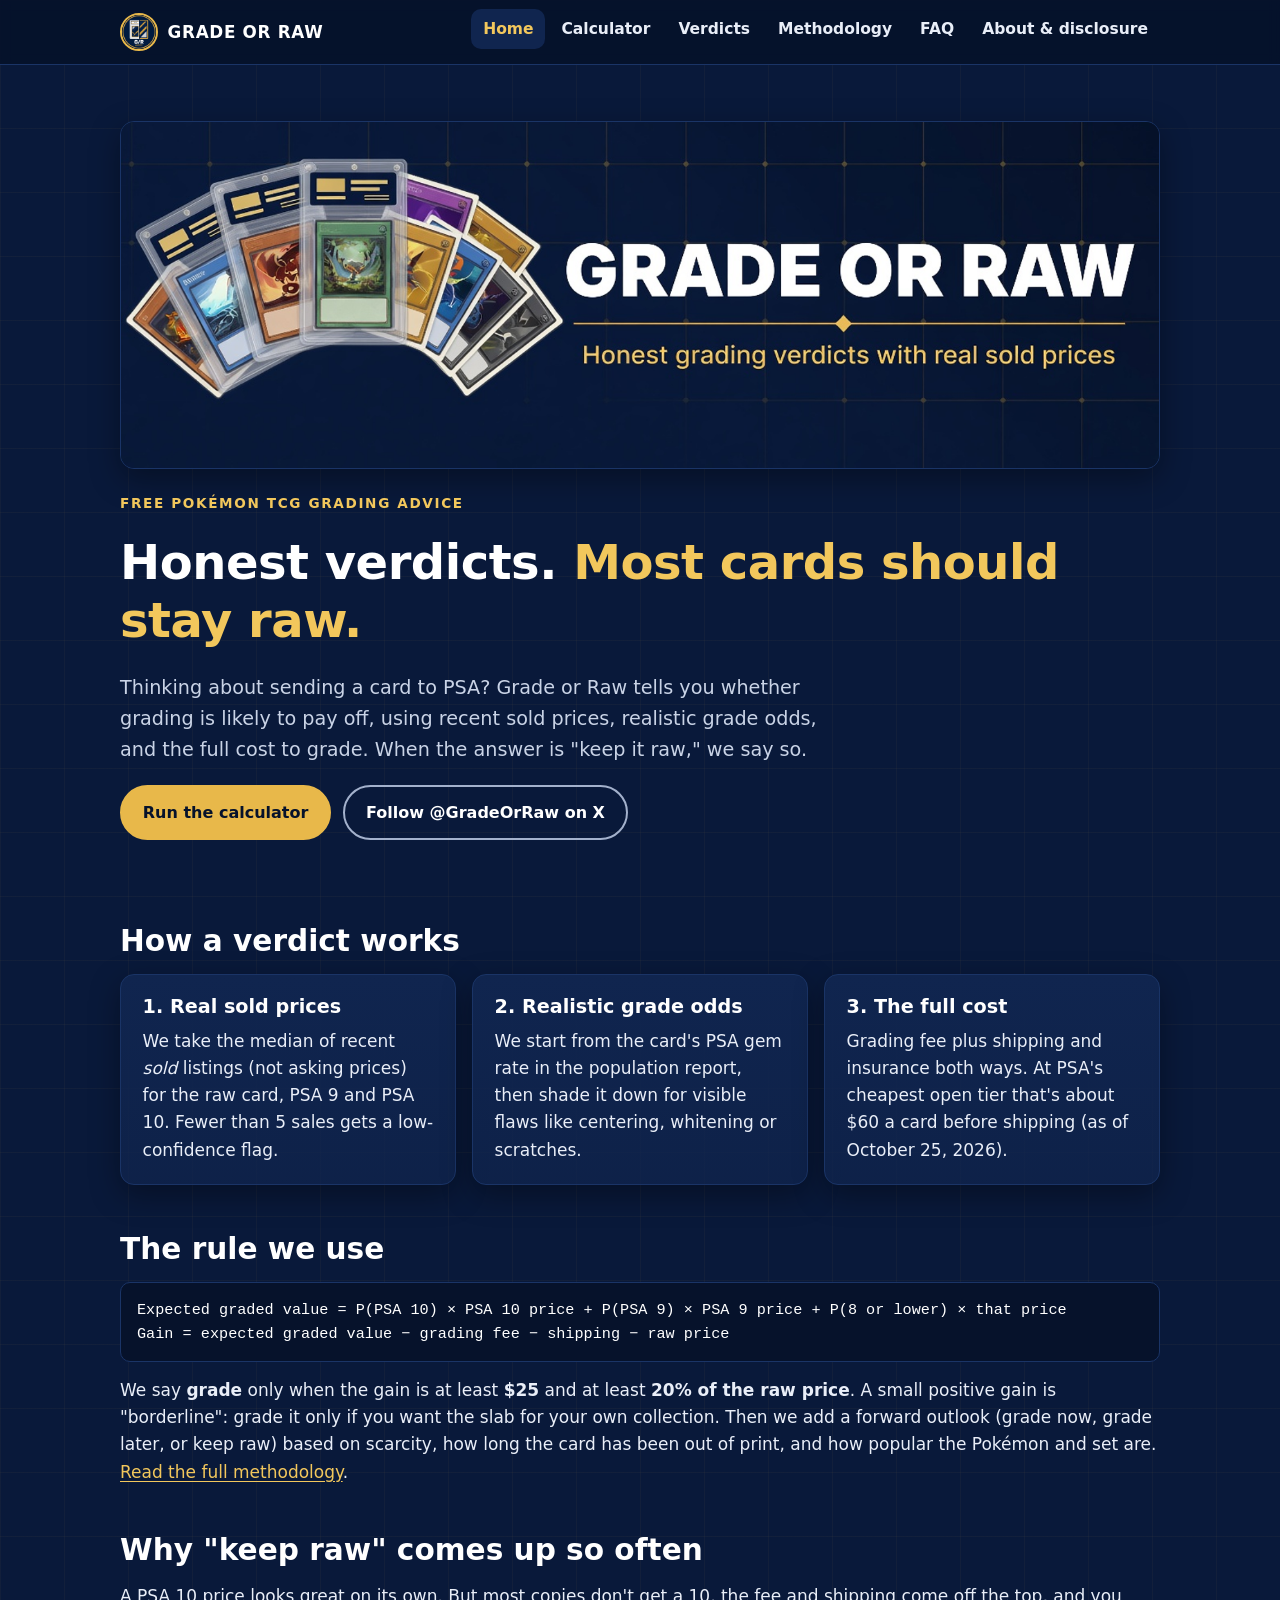
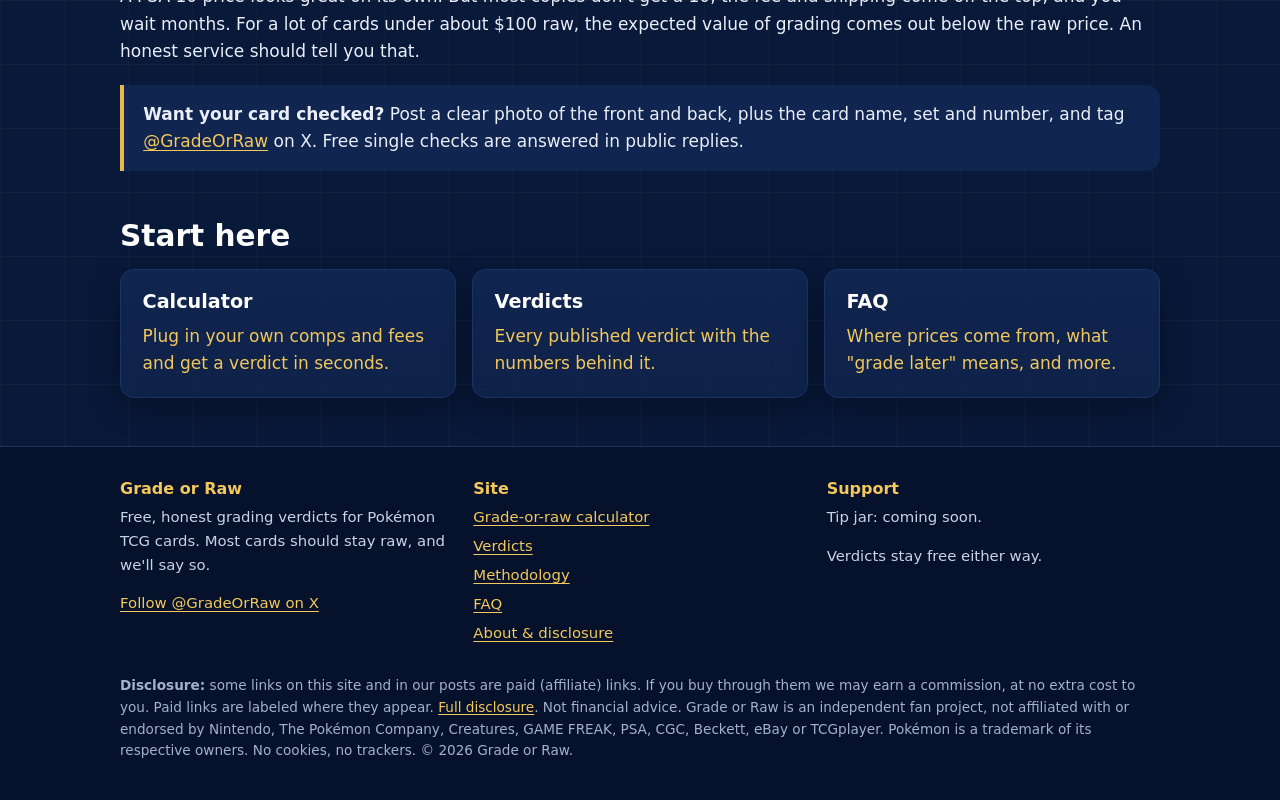
==== index.html @ 6f2b988a "Initial site: Grade or Raw Co-authored-by: gradeorraw <gradeorraw@users.noreply.github.com>" ====
<!doctype html>
<html lang="en" class="no-js">
<head>
<meta charset="utf-8">
<meta name="viewport" content="width=device-width, initial-scale=1">
<title>Grade or Raw: honest Pokémon card grading verdicts (most cards should stay raw)</title>
<meta name="description" content="Free grade-or-keep-raw verdicts for Pokémon TCG cards. We compare the expected value of a PSA grade, after fees and shipping, with the raw price, and show the math.">
<meta name="robots" content="index, follow, max-image-preview:large">
<link rel="canonical" href="https://gradeorraw.github.io/Gradeorraw/">
<meta name="theme-color" content="#09193a">
<meta name="color-scheme" content="dark">
<link rel="icon" type="image/png" sizes="32x32" href="assets/img/favicon-32.png">
<link rel="icon" type="image/png" sizes="192x192" href="assets/img/icon-192.png">
<link rel="apple-touch-icon" href="assets/img/apple-touch-icon.png">
<link rel="stylesheet" href="assets/css/style.css">
<link rel="alternate" type="text/plain" title="llms.txt" href="llms.txt">
<meta property="og:site_name" content="Grade or Raw">
<meta property="og:type" content="website">
<meta property="og:title" content="Grade or Raw: honest Pokémon card grading verdicts (most cards should stay raw)">
<meta property="og:description" content="Free grade-or-keep-raw verdicts for Pokémon TCG cards. We compare the expected value of a PSA grade, after fees and shipping, with the raw price, and show the math.">
<meta property="og:url" content="https://gradeorraw.github.io/Gradeorraw/">
<meta property="og:image" content="https://gradeorraw.github.io/Gradeorraw/assets/img/og-image.jpg">
<meta property="og:image:width" content="1200">
<meta property="og:image:height" content="630">
<meta property="og:image:alt" content="Grade or Raw: honest grading verdicts with real sold prices">
<meta property="og:locale" content="en_US">
<meta name="twitter:card" content="summary_large_image">
<meta name="twitter:site" content="@GradeOrRaw">
<meta name="twitter:creator" content="@GradeOrRaw">
<meta name="twitter:title" content="Grade or Raw: honest Pokémon card grading verdicts (most cards should stay raw)">
<meta name="twitter:description" content="Free grade-or-keep-raw verdicts for Pokémon TCG cards. We compare the expected value of a PSA grade, after fees and shipping, with the raw price, and show the math.">
<meta name="twitter:image" content="https://gradeorraw.github.io/Gradeorraw/assets/img/og-image.jpg">
<meta name="twitter:image:alt" content="Grade or Raw: honest grading verdicts with real sold prices">
<script type="application/ld+json">
{
  "@context": "https://schema.org",
  "@graph": [
    {
      "@type": "Organization",
      "@id": "https://gradeorraw.github.io/Gradeorraw/#organization",
      "name": "Grade or Raw",
      "url": "https://gradeorraw.github.io/Gradeorraw/",
      "logo": {
        "@type": "ImageObject",
        "url": "https://gradeorraw.github.io/Gradeorraw/assets/img/gradeorraw_avatar_400.png",
        "width": 400,
        "height": 400
      },
      "image": "https://gradeorraw.github.io/Gradeorraw/assets/img/og-image.jpg",
      "sameAs": [
        "https://x.com/GradeOrRaw"
      ],
      "description": "Free, honest grade-or-keep-raw verdicts for Pokémon TCG cards, with the math shown."
    },
    {
      "@type": "WebSite",
      "@id": "https://gradeorraw.github.io/Gradeorraw/#website",
      "url": "https://gradeorraw.github.io/Gradeorraw/",
      "name": "Grade or Raw",
      "alternateName": "GradeOrRaw",
      "description": "Free grade-or-keep-raw verdicts for Pokémon TCG cards. We compare the expected value of a PSA grade, after fees and shipping, with the raw price, and show the math.",
      "publisher": {
        "@id": "https://gradeorraw.github.io/Gradeorraw/#organization"
      },
      "inLanguage": "en-US"
    },
    {
      "@type": "WebPage",
      "@id": "https://gradeorraw.github.io/Gradeorraw/#webpage",
      "url": "https://gradeorraw.github.io/Gradeorraw/",
      "name": "Grade or Raw: honest Pokémon card grading verdicts (most cards should stay raw)",
      "description": "Free grade-or-keep-raw verdicts for Pokémon TCG cards. We compare the expected value of a PSA grade, after fees and shipping, with the raw price, and show the math.",
      "isPartOf": {
        "@id": "https://gradeorraw.github.io/Gradeorraw/#website"
      },
      "publisher": {
        "@id": "https://gradeorraw.github.io/Gradeorraw/#organization"
      },
      "inLanguage": "en-US",
      "dateModified": "2026-10-25",
      "primaryImageOfPage": {
        "@type": "ImageObject",
        "url": "https://gradeorraw.github.io/Gradeorraw/assets/img/og-image.jpg"
      },
      "about": {
        "@type": "Thing",
        "name": "Pokémon Trading Card Game card grading"
      }
    }
  ]
}
</script>
<script src="assets/js/config.js" defer></script>
<script src="assets/js/main.js" defer></script>
</head>
<body>
<a class="skip-link" href="#main">Skip to content</a>
<header class="site-header">
  <div class="container header-inner">
    <a class="brand" href="./"><img src="assets/img/gradeorraw_avatar_400.png" alt="" width="38" height="38"><span>Grade or Raw</span></a>
    <button class="nav-toggle" type="button" aria-expanded="false" aria-controls="site-nav">Menu</button>
    <nav id="site-nav" class="site-nav" aria-label="Main">
      <ul>
        <li><a href="./" aria-current="page">Home</a></li>
        <li><a href="calculator.html">Calculator</a></li>
        <li><a href="verdicts.html">Verdicts</a></li>
        <li><a href="methodology.html">Methodology</a></li>
        <li><a href="faq.html">FAQ</a></li>
        <li><a href="about.html">About &amp; disclosure</a></li>
      </ul>
    </nav>
  </div>
</header>
<main id="main" tabindex="-1">
<div class="container">
  <section class="hero" aria-labelledby="hero-h">
    <div class="hero-banner"><img src="assets/img/gradeorraw_header_1500x500.png" width="1500" height="500" alt="Grade or Raw banner: slabbed trading cards and the tagline 'Honest grading verdicts with real sold prices'" fetchpriority="high"></div>
    <p class="eyebrow">Free Pokémon TCG grading advice</p>
    <h1 id="hero-h">Honest verdicts. <span class="gold">Most cards should stay raw.</span></h1>
    <p class="lead">Thinking about sending a card to PSA? Grade or Raw tells you whether grading is likely to pay off, using recent sold prices, realistic grade odds, and the full cost to grade. When the answer is "keep it raw," we say so.</p>
    <div class="btn-row">
      <a class="btn btn-primary" href="calculator.html">Run the calculator</a>
      <a class="btn btn-secondary" href="https://x.com/GradeOrRaw" rel="noopener">Follow @GradeOrRaw on X</a>
    </div>
  </section>

  <section aria-labelledby="how-h">
    <h2 id="how-h">How a verdict works</h2>
    <div class="grid grid-3">
      <div class="card"><h3>1. Real sold prices</h3><p>We take the median of recent <em>sold</em> listings (not asking prices) for the raw card, PSA 9 and PSA 10. Fewer than 5 sales gets a low-confidence flag.</p></div>
      <div class="card"><h3>2. Realistic grade odds</h3><p>We start from the card's PSA gem rate in the population report, then shade it down for visible flaws like centering, whitening or scratches.</p></div>
      <div class="card"><h3>3. The full cost</h3><p>Grading fee plus shipping and insurance both ways. At PSA's cheapest open tier that's about $60 a card before shipping (as of October 25, 2026).</p></div>
    </div>
  </section>

  <section aria-labelledby="rule-h">
    <h2 id="rule-h">The rule we use</h2>
    <p class="formula">Expected graded value = P(PSA 10) × PSA 10 price + P(PSA 9) × PSA 9 price + P(8 or lower) × that price<br>Gain = expected graded value − grading fee − shipping − raw price</p>
    <p>We say <strong>grade</strong> only when the gain is at least <strong>$25</strong> and at least <strong>20% of the raw price</strong>. A small positive gain is "borderline": grade it only if you want the slab for your own collection. Then we add a forward outlook (grade now, grade later, or keep raw) based on scarcity, how long the card has been out of print, and how popular the Pokémon and set are. <a href="methodology.html">Read the full methodology</a>.</p>
  </section>

  <section aria-labelledby="why-h">
    <h2 id="why-h">Why "keep raw" comes up so often</h2>
    <p>A PSA 10 price looks great on its own. But most copies don't get a 10, the fee and shipping come off the top, and you wait months. For a lot of cards under about $100 raw, the expected value of grading comes out below the raw price. An honest service should tell you that.</p>
    <div class="callout"><p><strong>Want your card checked?</strong> Post a clear photo of the front and back, plus the card name, set and number, and tag <a href="https://x.com/GradeOrRaw" rel="noopener">@GradeOrRaw</a> on X. Free single checks are answered in public replies.</p></div>
  </section>

  <section aria-labelledby="next-h">
    <h2 id="next-h">Start here</h2>
    <div class="grid grid-3">
      <a class="card" href="calculator.html" style="text-decoration:none"><h3>Calculator</h3><p>Plug in your own comps and fees and get a verdict in seconds.</p></a>
      <a class="card" href="verdicts.html" style="text-decoration:none"><h3>Verdicts</h3><p>Every published verdict with the numbers behind it.</p></a>
      <a class="card" href="faq.html" style="text-decoration:none"><h3>FAQ</h3><p>Where prices come from, what "grade later" means, and more.</p></a>
    </div>
  </section>
</div>
</main>
<footer class="site-footer">
  <div class="container">
    <div class="footer-grid">
      <section aria-labelledby="f-about">
        <h2 id="f-about">Grade or Raw</h2>
        <p>Free, honest grading verdicts for Pokémon TCG cards. Most cards should stay raw, and we'll say so.</p>
        <p><a href="https://x.com/GradeOrRaw" rel="me noopener">Follow @GradeOrRaw on X</a></p>
      </section>
      <section aria-labelledby="f-links">
        <h2 id="f-links">Site</h2>
        <ul>
          <li><a href="calculator.html">Grade-or-raw calculator</a></li>
          <li><a href="verdicts.html">Verdicts</a></li>
          <li><a href="methodology.html">Methodology</a></li>
          <li><a href="faq.html">FAQ</a></li>
          <li><a href="about.html">About &amp; disclosure</a></li>
        </ul>
      </section>
      <section aria-labelledby="f-support">
        <h2 id="f-support">Support</h2>
        <!-- PLACEHOLDER: TIP LINK. Set tipUrl in assets/js/config.js -->
        <p data-config-link="tipUrl"><a href="about.html#support" hidden>Leave a tip</a><span class="pending">Tip jar: coming soon.</span></p>
        <p>Verdicts stay free either way.</p>
      </section>
    </div>
    <p class="fine"><strong>Disclosure:</strong> some links on this site and in our posts are paid (affiliate) links. If you buy through them we may earn a commission, at no extra cost to you. Paid links are labeled where they appear. <a href="about.html#disclosure">Full disclosure</a>.
    Not financial advice. Grade or Raw is an independent fan project, not affiliated with or endorsed by Nintendo, The Pokémon Company, Creatures, GAME FREAK, PSA, CGC, Beckett, eBay or TCGplayer. Pokémon is a trademark of its respective owners.
    No cookies, no trackers. © <span id="year">2026</span> Grade or Raw.</p>
  </div>
</footer>
</body>
</html>
---- assets/css/style.css ----
/* Grade or Raw — deep navy, gold and white */
:root {
  --navy-900: #06122b;
  --navy-800: #09193a;
  --navy-700: #10254f;
  --navy-600: #1a3466;
  --navy-500: #2a4a85;
  --gold-400: #f2c75c;
  --gold-500: #e8b84a;
  --gold-600: #c99a2e;
  --white: #ffffff;
  --ink-100: #e9eef8;
  --ink-200: #c9d3e6;
  --ink-300: #a3b1cc;
  --green: #4fd18b;
  --amber: #f2c75c;
  --red: #ff8a7a;
  --radius: 14px;
  --shadow: 0 10px 30px rgba(0, 0, 0, 0.35);
  --maxw: 1080px;
  --font: system-ui, -apple-system, "Segoe UI", Roboto, "Helvetica Neue", Arial, sans-serif;
}

*, *::before, *::after { box-sizing: border-box; }
html { -webkit-text-size-adjust: 100%; scroll-behavior: smooth; }
@media (prefers-reduced-motion: reduce) { html { scroll-behavior: auto; } * { transition: none !important; animation: none !important; } }

body {
  margin: 0;
  font-family: var(--font);
  font-size: 1.0625rem;
  line-height: 1.6;
  color: var(--ink-100);
  background: var(--navy-800);
  background-image:
    linear-gradient(rgba(232, 184, 74, 0.04) 1px, transparent 1px),
    linear-gradient(90deg, rgba(232, 184, 74, 0.04) 1px, transparent 1px);
  background-size: 64px 64px;
  min-height: 100vh;
  display: flex;
  flex-direction: column;
}

img { max-width: 100%; height: auto; display: block; }
a { color: var(--gold-400); text-underline-offset: 0.18em; }
a:hover { color: var(--white); }
:focus-visible { outline: 3px solid var(--gold-400); outline-offset: 3px; border-radius: 4px; }

h1, h2, h3, h4 { color: var(--white); line-height: 1.2; margin: 1.6em 0 0.5em; }
h1 { font-size: clamp(2rem, 5vw, 3rem); letter-spacing: -0.01em; margin-top: 0.4em; }
h2 { font-size: clamp(1.4rem, 3vw, 1.85rem); }
h3 { font-size: 1.2rem; }
p, ul, ol { margin: 0 0 1em; }
li { margin-bottom: 0.35em; }
code { background: var(--navy-900); padding: 0.1em 0.35em; border-radius: 5px; font-size: 0.92em; }
hr { border: 0; border-top: 1px solid var(--navy-600); margin: 2rem 0; }

.skip-link {
  position: absolute; left: -9999px; top: 0;
  background: var(--gold-500); color: var(--navy-900); padding: 0.6rem 1rem; font-weight: 700; z-index: 100;
}
.skip-link:focus { left: 1rem; top: 1rem; }

.sr-only { position: absolute; width: 1px; height: 1px; padding: 0; margin: -1px; overflow: hidden; clip: rect(0,0,0,0); white-space: nowrap; border: 0; }

.container { width: 100%; max-width: var(--maxw); margin: 0 auto; padding: 0 1.25rem; }
main { flex: 1; padding: 1.5rem 0 3rem; }
.narrow { max-width: 760px; }

/* Header / nav */
.site-header {
  background: rgba(6, 18, 43, 0.92);
  border-bottom: 1px solid var(--navy-600);
  position: sticky; top: 0; z-index: 50;
  backdrop-filter: blur(6px);
}
.header-inner { display: flex; align-items: center; justify-content: space-between; gap: 1rem; min-height: 64px; }
.brand { display: flex; align-items: center; gap: 0.6rem; text-decoration: none; color: var(--white); font-weight: 800; letter-spacing: 0.04em; text-transform: uppercase; }
.brand img { width: 38px; height: 38px; border-radius: 50%; border: 2px solid var(--gold-500); }
.brand span { font-size: 1.05rem; }
.nav-toggle {
  display: none; background: transparent; border: 1px solid var(--navy-500); color: var(--white);
  border-radius: 10px; padding: 0.45rem 0.75rem; font: inherit; cursor: pointer;
}
.site-nav ul { list-style: none; display: flex; gap: 0.25rem; margin: 0; padding: 0; flex-wrap: wrap; }
.site-nav a {
  display: block; padding: 0.5rem 0.75rem; border-radius: 10px; color: var(--ink-100); text-decoration: none; font-weight: 600; font-size: 0.97rem;
}
.site-nav a:hover { background: var(--navy-700); color: var(--white); }
.site-nav a[aria-current="page"] { color: var(--gold-400); background: var(--navy-700); }

@media (max-width: 820px) {
  .nav-toggle { display: inline-block; }
  .site-nav { display: none; position: absolute; left: 0; right: 0; top: 64px; background: var(--navy-900); border-bottom: 1px solid var(--navy-600); }
  .site-nav.open { display: block; }
  .site-nav ul { flex-direction: column; padding: 0.5rem 1rem 1rem; }
  .site-nav a { padding: 0.8rem 0.75rem; }
}
.no-js .site-nav { display: block; position: static; }

/* Hero */
.hero { padding: 2rem 0 1rem; }
.hero-banner { border-radius: var(--radius); overflow: hidden; border: 1px solid var(--navy-600); box-shadow: var(--shadow); }
.hero h1 .gold, .gold { color: var(--gold-400); }
.lead { font-size: 1.2rem; color: var(--ink-200); max-width: 46rem; }
.eyebrow { text-transform: uppercase; letter-spacing: 0.12em; color: var(--gold-400); font-weight: 700; font-size: 0.85rem; margin: 1.5rem 0 0; }

/* Buttons */
.btn-row { display: flex; flex-wrap: wrap; gap: 0.75rem; margin: 1.25rem 0; }
.btn {
  display: inline-flex; align-items: center; justify-content: center; gap: 0.5rem;
  padding: 0.8rem 1.3rem; border-radius: 999px; font-weight: 700; text-decoration: none; font-size: 1rem;
  border: 2px solid var(--gold-500); cursor: pointer; font-family: inherit; min-height: 44px;
}
.btn-primary { background: var(--gold-500); color: var(--navy-900); }
.btn-primary:hover { background: var(--gold-400); color: var(--navy-900); }
.btn-secondary { background: transparent; color: var(--white); border-color: var(--ink-300); }
.btn-secondary:hover { border-color: var(--white); color: var(--white); background: var(--navy-700); }
.btn-small { padding: 0.5rem 0.9rem; font-size: 0.92rem; min-height: 38px; }

/* Cards & grids */
.grid { display: grid; gap: 1rem; }
.grid-3 { grid-template-columns: repeat(auto-fit, minmax(240px, 1fr)); }
.grid-2 { grid-template-columns: repeat(auto-fit, minmax(300px, 1fr)); }
.card {
  background: linear-gradient(180deg, var(--navy-700), rgba(16, 37, 79, 0.7));
  border: 1px solid var(--navy-600); border-radius: var(--radius); padding: 1.25rem 1.35rem; box-shadow: var(--shadow);
}
.card h2, .card h3 { margin-top: 0; }
.card p:last-child { margin-bottom: 0; }
.card-gold { border-color: var(--gold-600); }

.callout { border-left: 4px solid var(--gold-500); background: var(--navy-700); padding: 1rem 1.2rem; border-radius: 0 var(--radius) var(--radius) 0; margin: 1.25rem 0; }
.callout p:last-child { margin-bottom: 0; }
.callout-warn { border-left-color: var(--red); }
.placeholder { border: 2px dashed var(--gold-600); background: rgba(232, 184, 74, 0.06); padding: 0.75rem 1rem; border-radius: 10px; }

/* Tables */
.table-wrap { overflow-x: auto; margin: 1rem 0 1.5rem; border: 1px solid var(--navy-600); border-radius: var(--radius); }
table { border-collapse: collapse; width: 100%; min-width: 520px; font-size: 0.97rem; }
th, td { text-align: left; padding: 0.65rem 0.85rem; border-bottom: 1px solid var(--navy-600); vertical-align: top; }
th { background: var(--navy-900); color: var(--gold-400); font-weight: 700; }
tr:last-child td { border-bottom: 0; }

.formula { background: var(--navy-900); border: 1px solid var(--navy-600); border-radius: 10px; padding: 0.9rem 1rem; font-family: ui-monospace, SFMono-Regular, Menlo, Consolas, monospace; font-size: 0.95rem; overflow-x: auto; color: var(--white); }

/* Badges */
.badge { display: inline-block; padding: 0.2rem 0.65rem; border-radius: 999px; font-weight: 800; font-size: 0.82rem; letter-spacing: 0.04em; text-transform: uppercase; }
.badge-grade { background: rgba(79, 209, 139, 0.15); color: var(--green); border: 1px solid var(--green); }
.badge-border { background: rgba(242, 199, 92, 0.12); color: var(--amber); border: 1px solid var(--amber); }
.badge-raw { background: rgba(255, 138, 122, 0.12); color: var(--red); border: 1px solid var(--red); }
.badge-example { background: var(--gold-500); color: var(--navy-900); }
.badge-neutral { background: var(--navy-600); color: var(--ink-100); }

/* Forms / calculator */
.calc-layout { display: grid; grid-template-columns: 1.2fr 1fr; gap: 1.25rem; align-items: start; }
@media (max-width: 900px) { .calc-layout { grid-template-columns: 1fr; } }
fieldset { border: 1px solid var(--navy-600); border-radius: var(--radius); padding: 1rem 1.1rem 0.5rem; margin: 0 0 1rem; background: rgba(6, 18, 43, 0.5); }
legend { padding: 0 0.4rem; color: var(--gold-400); font-weight: 700; }
.field-grid { display: grid; grid-template-columns: repeat(auto-fit, minmax(190px, 1fr)); gap: 0.25rem 1rem; }
.field { display: flex; flex-direction: column; margin-bottom: 0.85rem; }
.field label { font-weight: 600; font-size: 0.95rem; color: var(--white); margin-bottom: 0.25rem; }
.hint { font-size: 0.85rem; color: var(--ink-300); margin-top: 0.2rem; }
input[type="number"], input[type="text"], select {
  font: inherit; color: var(--white); background: var(--navy-900); border: 1px solid var(--navy-500);
  border-radius: 10px; padding: 0.6rem 0.75rem; min-height: 44px; width: 100%;
}
input:focus, select:focus { border-color: var(--gold-500); }
input[aria-invalid="true"] { border-color: var(--red); }
input[type="range"] { width: 100%; accent-color: var(--gold-500); min-height: 32px; }
.range-row { display: grid; grid-template-columns: 1fr auto; gap: 0.5rem; align-items: center; }
.range-val { min-width: 2.5ch; text-align: right; font-weight: 700; color: var(--gold-400); }

.result-panel { position: sticky; top: 84px; }
@media (max-width: 900px) { .result-panel { position: static; } }
.verdict-big { font-size: 1.9rem; font-weight: 900; letter-spacing: 0.03em; text-transform: uppercase; margin: 0.25rem 0 0.5rem; }
.verdict-grade { color: var(--green); }
.verdict-border { color: var(--amber); }
.verdict-raw { color: var(--red); }
dl.stats { display: grid; grid-template-columns: 1fr auto; gap: 0.35rem 1rem; margin: 0.75rem 0; }
dl.stats dt { color: var(--ink-200); }
dl.stats dd { margin: 0; text-align: right; font-weight: 700; color: var(--white); font-variant-numeric: tabular-nums; }
dl.stats .total { border-top: 1px solid var(--navy-500); padding-top: 0.35rem; }
.warn-text { color: var(--red); font-weight: 600; }
.asof { font-size: 0.88rem; color: var(--ink-300); }

/* Verdict list */
.verdict-card header { display: flex; flex-wrap: wrap; gap: 0.5rem; align-items: center; justify-content: space-between; }
.verdict-card h3 { margin: 0; }
.verdict-card .meta { color: var(--ink-300); font-size: 0.9rem; margin: 0.25rem 0 0.75rem; }
.verdict-card .links { display: flex; flex-wrap: wrap; gap: 0.5rem; margin-top: 0.75rem; }
.disclosure-inline { font-size: 0.85rem; color: var(--ink-200); margin-top: 0.5rem; }

/* FAQ */
details { background: var(--navy-700); border: 1px solid var(--navy-600); border-radius: var(--radius); padding: 0.2rem 1.1rem; margin-bottom: 0.75rem; }
summary { cursor: pointer; font-weight: 700; color: var(--white); padding: 0.8rem 0; list-style-position: outside; }
details[open] summary { color: var(--gold-400); }
details > div { padding-bottom: 0.9rem; }

/* Footer */
.site-footer { background: var(--navy-900); border-top: 1px solid var(--navy-600); padding: 2rem 0 1.5rem; font-size: 0.93rem; color: var(--ink-200); }
.footer-grid { display: grid; grid-template-columns: repeat(auto-fit, minmax(200px, 1fr)); gap: 1.25rem; }
.site-footer h2 { font-size: 1rem; margin: 0 0 0.5rem; color: var(--gold-400); }
.site-footer ul { list-style: none; padding: 0; margin: 0; }
.site-footer .fine { margin-top: 1.5rem; font-size: 0.85rem; color: var(--ink-300); }

/* 404 */
.notfound { text-align: center; padding: 3rem 0; }
.notfound .big { font-size: clamp(4rem, 14vw, 8rem); font-weight: 900; color: var(--gold-400); line-height: 1; margin: 0; }
.notfound .btn-row { justify-content: center; }

/* Keep grid children (and wide tables inside them) from overflowing on small screens */
.grid > *, .calc-layout > * { min-width: 0; }
.card { overflow-wrap: anywhere; }
.verdict-card table { min-width: 0; }
@media (max-width: 520px) {
  .verdict-card tr { display: grid; grid-template-columns: 1fr 1fr; }
  .verdict-card th, .verdict-card td { border-bottom: 0; }
  .verdict-card tr { border-bottom: 1px solid var(--navy-600); }
}
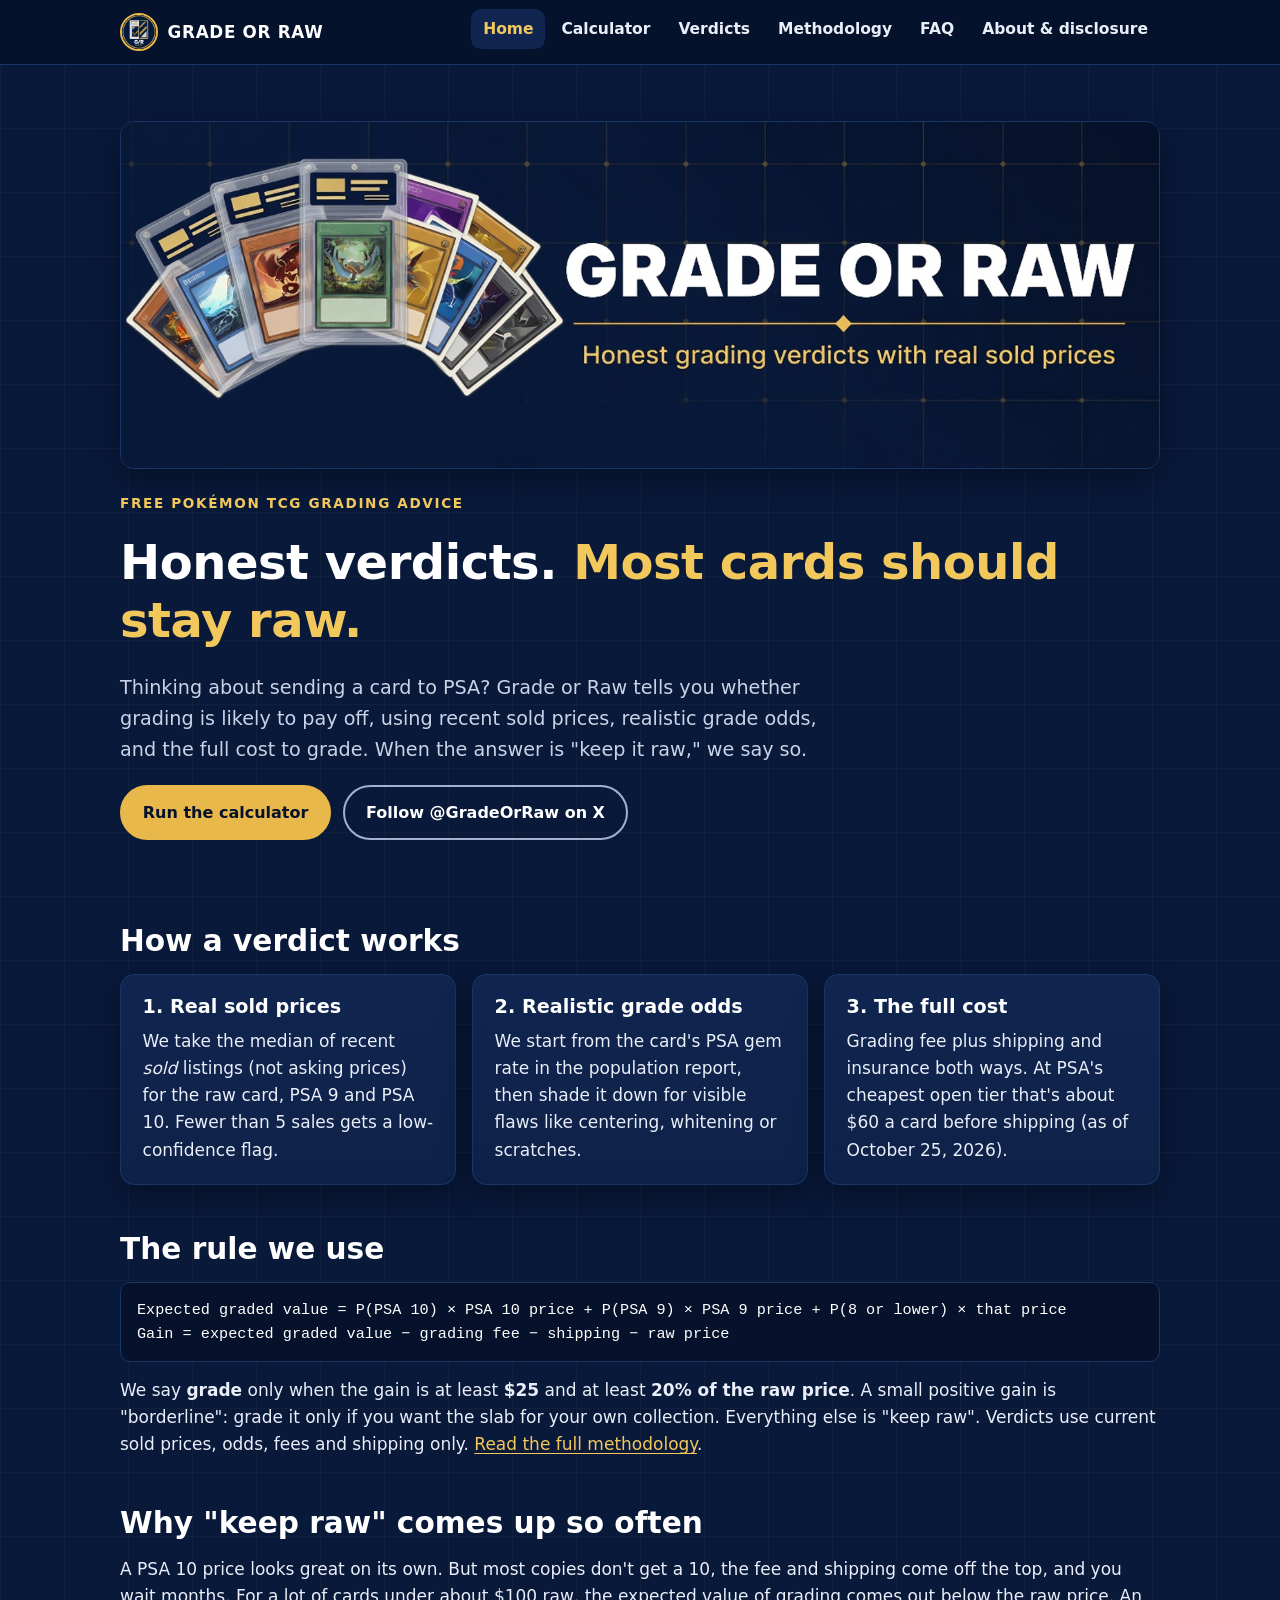
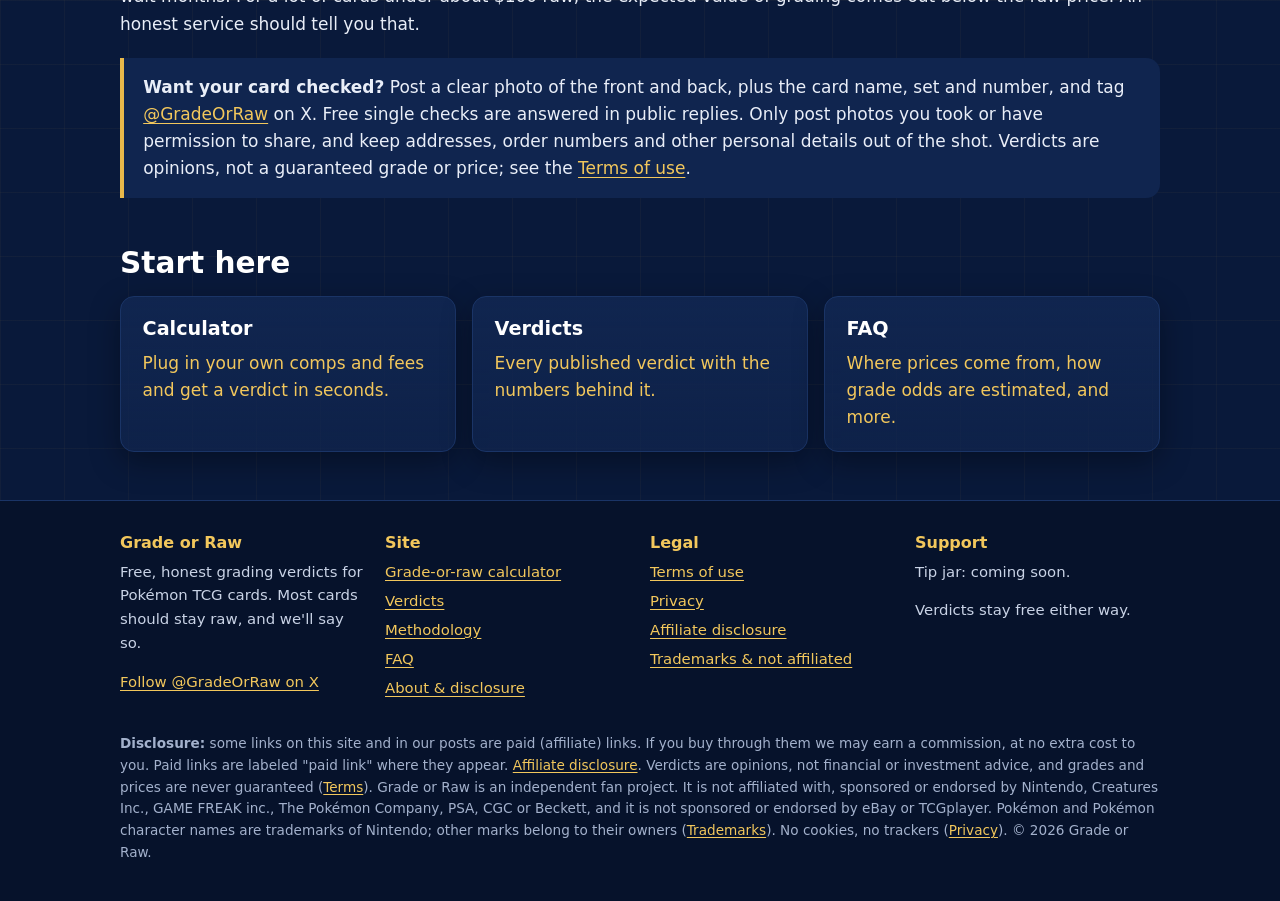
==== commit 74219494: "Add legal pages, remove grade-later projection Co-authored-by: gradeorraw <gradeorraw@users.noreply." ====
--- a/index.html
+++ b/index.html
@@ -136,13 +136,13 @@
   <section aria-labelledby="rule-h">
     <h2 id="rule-h">The rule we use</h2>
     <p class="formula">Expected graded value = P(PSA 10) × PSA 10 price + P(PSA 9) × PSA 9 price + P(8 or lower) × that price<br>Gain = expected graded value − grading fee − shipping − raw price</p>
-    <p>We say <strong>grade</strong> only when the gain is at least <strong>$25</strong> and at least <strong>20% of the raw price</strong>. A small positive gain is "borderline": grade it only if you want the slab for your own collection. Then we add a forward outlook (grade now, grade later, or keep raw) based on scarcity, how long the card has been out of print, and how popular the Pokémon and set are. <a href="methodology.html">Read the full methodology</a>.</p>
+    <p>We say <strong>grade</strong> only when the gain is at least <strong>$25</strong> and at least <strong>20% of the raw price</strong>. A small positive gain is "borderline": grade it only if you want the slab for your own collection. Everything else is "keep raw". Verdicts use current sold prices, odds, fees and shipping only. <a href="methodology.html">Read the full methodology</a>.</p>
   </section>
 
   <section aria-labelledby="why-h">
     <h2 id="why-h">Why "keep raw" comes up so often</h2>
     <p>A PSA 10 price looks great on its own. But most copies don't get a 10, the fee and shipping come off the top, and you wait months. For a lot of cards under about $100 raw, the expected value of grading comes out below the raw price. An honest service should tell you that.</p>
-    <div class="callout"><p><strong>Want your card checked?</strong> Post a clear photo of the front and back, plus the card name, set and number, and tag <a href="https://x.com/GradeOrRaw" rel="noopener">@GradeOrRaw</a> on X. Free single checks are answered in public replies.</p></div>
+    <div class="callout"><p><strong>Want your card checked?</strong> Post a clear photo of the front and back, plus the card name, set and number, and tag <a href="https://x.com/GradeOrRaw" rel="noopener">@GradeOrRaw</a> on X. Free single checks are answered in public replies. Only post photos you took or have permission to share, and keep addresses, order numbers and other personal details out of the shot. Verdicts are opinions, not a guaranteed grade or price; see the <a href="terms.html">Terms of use</a>.</p></div>
   </section>
 
   <section aria-labelledby="next-h">
@@ -150,7 +150,7 @@
     <div class="grid grid-3">
       <a class="card" href="calculator.html" style="text-decoration:none"><h3>Calculator</h3><p>Plug in your own comps and fees and get a verdict in seconds.</p></a>
       <a class="card" href="verdicts.html" style="text-decoration:none"><h3>Verdicts</h3><p>Every published verdict with the numbers behind it.</p></a>
-      <a class="card" href="faq.html" style="text-decoration:none"><h3>FAQ</h3><p>Where prices come from, what "grade later" means, and more.</p></a>
+      <a class="card" href="faq.html" style="text-decoration:none"><h3>FAQ</h3><p>Where prices come from, how grade odds are estimated, and more.</p></a>
     </div>
   </section>
 </div>
@@ -173,6 +173,15 @@
           <li><a href="about.html">About &amp; disclosure</a></li>
         </ul>
       </section>
+      <section aria-labelledby="f-legal">
+        <h2 id="f-legal">Legal</h2>
+        <ul>
+          <li><a href="terms.html">Terms of use</a></li>
+          <li><a href="privacy.html">Privacy</a></li>
+          <li><a href="disclosure.html">Affiliate disclosure</a></li>
+          <li><a href="trademarks.html">Trademarks &amp; not affiliated</a></li>
+        </ul>
+      </section>
       <section aria-labelledby="f-support">
         <h2 id="f-support">Support</h2>
         <!-- PLACEHOLDER: TIP LINK. Set tipUrl in assets/js/config.js -->
@@ -180,9 +189,10 @@
         <p>Verdicts stay free either way.</p>
       </section>
     </div>
-    <p class="fine"><strong>Disclosure:</strong> some links on this site and in our posts are paid (affiliate) links. If you buy through them we may earn a commission, at no extra cost to you. Paid links are labeled where they appear. <a href="about.html#disclosure">Full disclosure</a>.
-    Not financial advice. Grade or Raw is an independent fan project, not affiliated with or endorsed by Nintendo, The Pokémon Company, Creatures, GAME FREAK, PSA, CGC, Beckett, eBay or TCGplayer. Pokémon is a trademark of its respective owners.
-    No cookies, no trackers. © <span id="year">2026</span> Grade or Raw.</p>
+    <p class="fine"><strong>Disclosure:</strong> some links on this site and in our posts are paid (affiliate) links. If you buy through them we may earn a commission, at no extra cost to you. Paid links are labeled "paid link" where they appear. <a href="disclosure.html">Affiliate disclosure</a>.
+    Verdicts are opinions, not financial or investment advice, and grades and prices are never guaranteed (<a href="terms.html">Terms</a>).
+    Grade or Raw is an independent fan project. It is not affiliated with, sponsored or endorsed by Nintendo, Creatures Inc., GAME FREAK inc., The Pokémon Company, PSA, CGC or Beckett, and it is not sponsored or endorsed by eBay or TCGplayer. Pokémon and Pokémon character names are trademarks of Nintendo; other marks belong to their owners (<a href="trademarks.html">Trademarks</a>).
+    No cookies, no trackers (<a href="privacy.html">Privacy</a>). © <span id="year">2026</span> Grade or Raw.</p>
   </div>
 </footer>
 </body>
--- a/assets/css/style.css
+++ b/assets/css/style.css
@@ -218,3 +218,6 @@
   .verdict-card th, .verdict-card td { border-bottom: 0; }
   .verdict-card tr { border-bottom: 1px solid var(--navy-600); }
 }
+
+/* Owner-to-fill placeholders on legal pages: search the HTML for OWNER TO FILL */
+.todo { color: var(--gold-400); font-weight: 700; }
